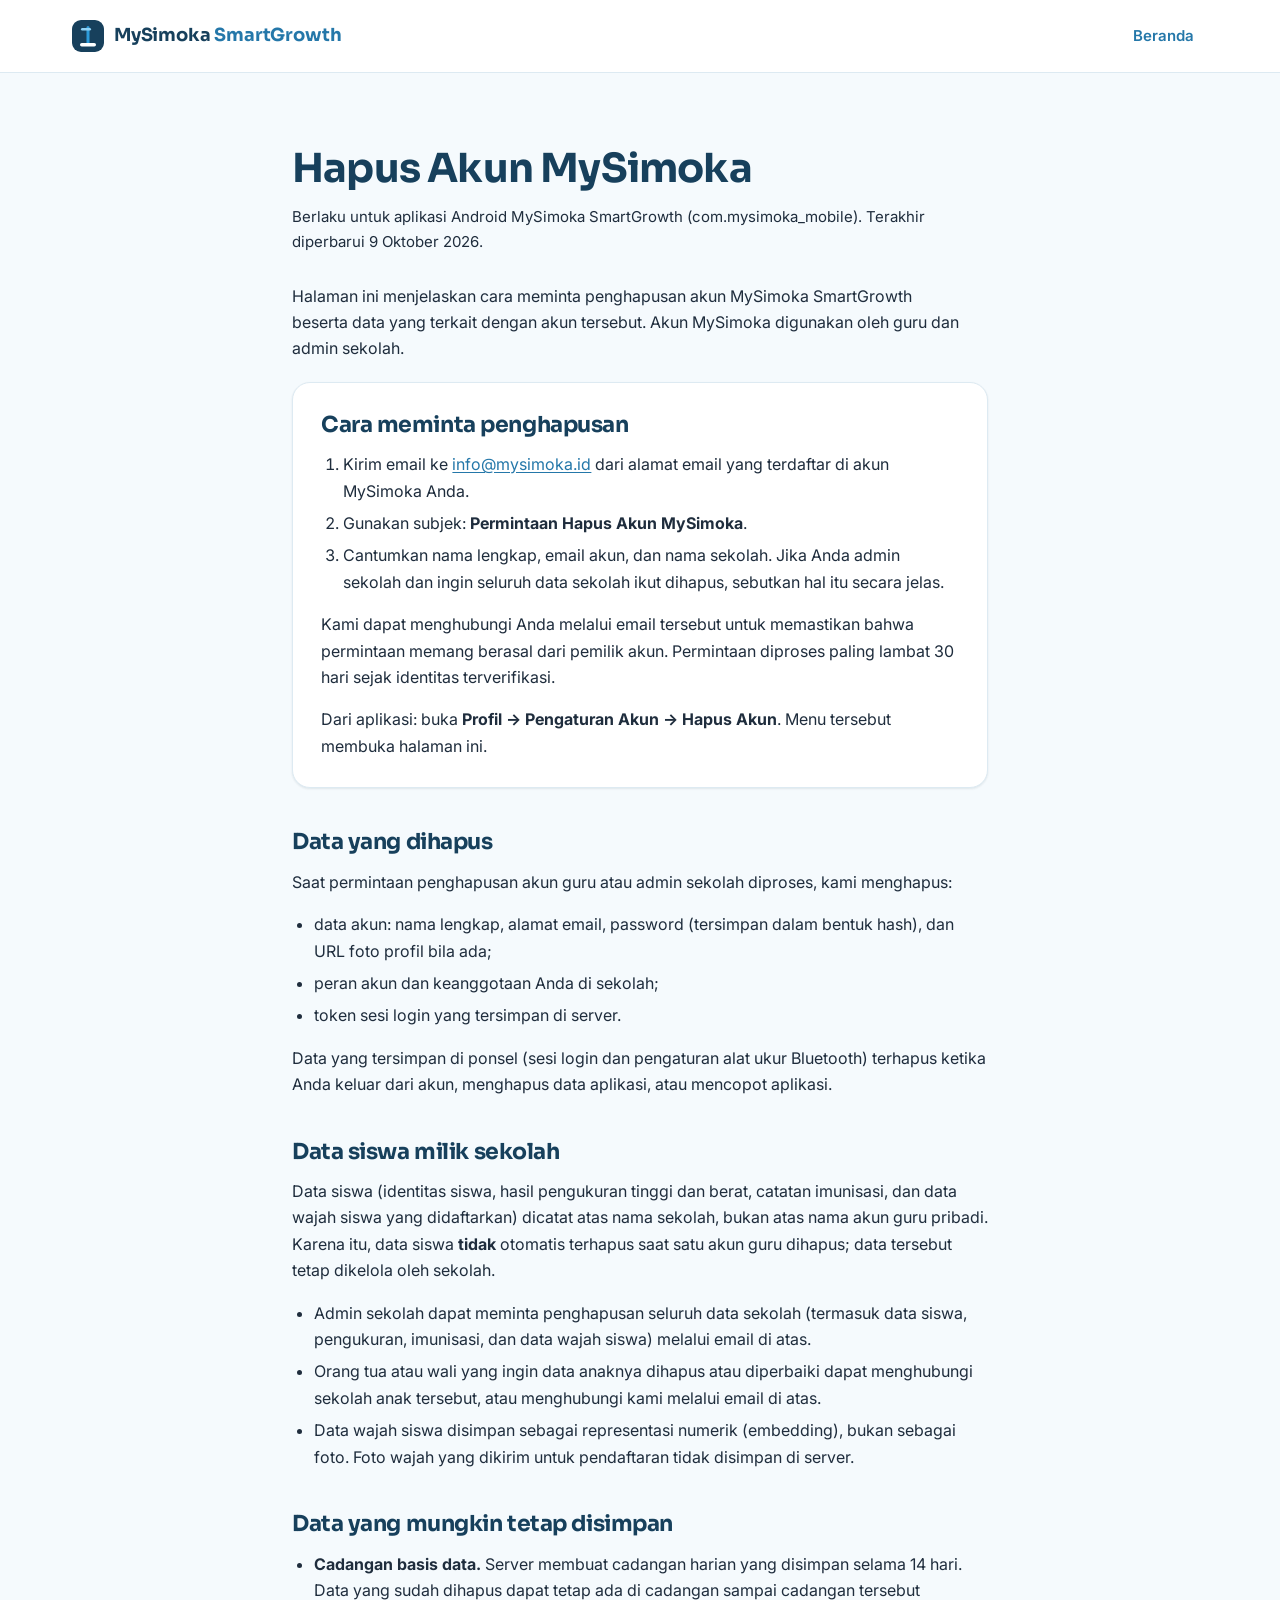
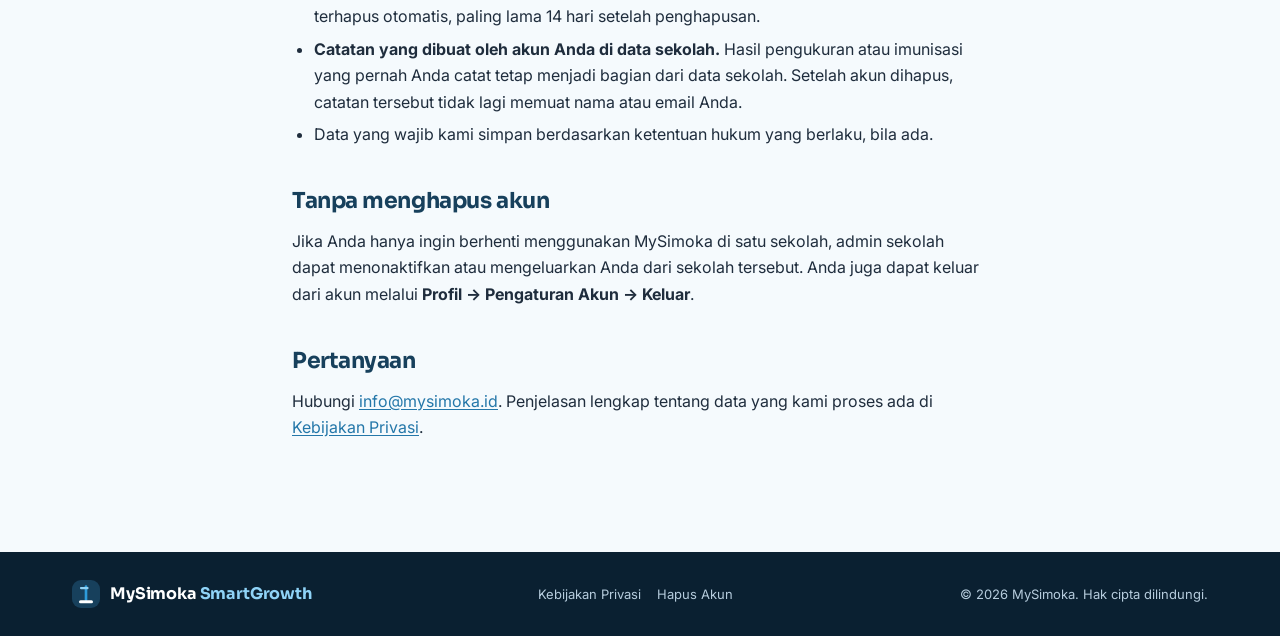
==== hapus-akun.html @ c98367e3 "feat(site): account deletion page and corrected privacy details Adds hapus-akun.html (required by Go" ====
<!DOCTYPE html>
<html lang="id">
<head>
  <meta charset="UTF-8">
  <meta name="viewport" content="width=device-width, initial-scale=1.0">
  <title>Hapus Akun — MySimoka SmartGrowth</title>
  <meta name="description" content="Cara meminta penghapusan akun MySimoka SmartGrowth beserta data terkait, data apa saja yang dihapus, dan data yang tetap disimpan.">
  <meta name="theme-color" content="#17405C">
  <link rel="canonical" href="https://mysimoka.id/hapus-akun.html">
  <link rel="icon" href="assets/favicon.svg" type="image/svg+xml">
  <link rel="preconnect" href="https://fonts.googleapis.com">
  <link rel="preconnect" href="https://fonts.gstatic.com" crossorigin>
  <link href="https://fonts.googleapis.com/css2?family=Inter:wght@400;500;600;700&family=Sora:wght@600;700;800&display=swap" rel="stylesheet">
  <link rel="stylesheet" href="css/style.css?v=4">
  <link rel="stylesheet" href="css/legal.css?v=1">
</head>
<body>
  <a class="skip-link" href="#main">Langsung ke isi</a>

  <header class="doc-header">
    <nav class="container nav-inner" aria-label="Navigasi">
      <a href="/" class="logo" aria-label="MySimoka SmartGrowth, ke beranda">
        <img src="assets/favicon.svg" alt="" width="32" height="32" class="logo-mark">
        <span>MySimoka <span class="logo-highlight">SmartGrowth</span></span>
      </a>
      <a href="/" class="doc-back">Beranda</a>
    </nav>
  </header>

  <main id="main" class="doc-main">
    <article class="container doc">
      <h1>Hapus Akun MySimoka</h1>
      <p class="doc-meta">Berlaku untuk aplikasi Android MySimoka SmartGrowth (com.mysimoka_mobile). Terakhir diperbarui 9 Oktober 2026.</p>

      <p>Halaman ini menjelaskan cara meminta penghapusan akun MySimoka SmartGrowth beserta data yang terkait dengan akun tersebut. Akun MySimoka digunakan oleh guru dan admin sekolah.</p>

      <div class="doc-card">
        <h2>Cara meminta penghapusan</h2>
        <ol>
          <li>Kirim email ke <a href="mailto:info@mysimoka.id?subject=Permintaan%20Hapus%20Akun%20MySimoka">info@mysimoka.id</a> dari alamat email yang terdaftar di akun MySimoka Anda.</li>
          <li>Gunakan subjek: <strong>Permintaan Hapus Akun MySimoka</strong>.</li>
          <li>Cantumkan nama lengkap, email akun, dan nama sekolah. Jika Anda admin sekolah dan ingin seluruh data sekolah ikut dihapus, sebutkan hal itu secara jelas.</li>
        </ol>
        <p>Kami dapat menghubungi Anda melalui email tersebut untuk memastikan bahwa permintaan memang berasal dari pemilik akun. Permintaan diproses paling lambat 30 hari sejak identitas terverifikasi.</p>
        <p>Dari aplikasi: buka <strong>Profil &rarr; Pengaturan Akun &rarr; Hapus Akun</strong>. Menu tersebut membuka halaman ini.</p>
      </div>

      <h2>Data yang dihapus</h2>
      <p>Saat permintaan penghapusan akun guru atau admin sekolah diproses, kami menghapus:</p>
      <ul>
        <li>data akun: nama lengkap, alamat email, password (tersimpan dalam bentuk hash), dan URL foto profil bila ada;</li>
        <li>peran akun dan keanggotaan Anda di sekolah;</li>
        <li>token sesi login yang tersimpan di server.</li>
      </ul>
      <p>Data yang tersimpan di ponsel (sesi login dan pengaturan alat ukur Bluetooth) terhapus ketika Anda keluar dari akun, menghapus data aplikasi, atau mencopot aplikasi.</p>

      <h2>Data siswa milik sekolah</h2>
      <p>Data siswa (identitas siswa, hasil pengukuran tinggi dan berat, catatan imunisasi, dan data wajah siswa yang didaftarkan) dicatat atas nama sekolah, bukan atas nama akun guru pribadi. Karena itu, data siswa <strong>tidak</strong> otomatis terhapus saat satu akun guru dihapus; data tersebut tetap dikelola oleh sekolah.</p>
      <ul>
        <li>Admin sekolah dapat meminta penghapusan seluruh data sekolah (termasuk data siswa, pengukuran, imunisasi, dan data wajah siswa) melalui email di atas.</li>
        <li>Orang tua atau wali yang ingin data anaknya dihapus atau diperbaiki dapat menghubungi sekolah anak tersebut, atau menghubungi kami melalui email di atas.</li>
        <li>Data wajah siswa disimpan sebagai representasi numerik (embedding), bukan sebagai foto. Foto wajah yang dikirim untuk pendaftaran tidak disimpan di server.</li>
      </ul>

      <h2>Data yang mungkin tetap disimpan</h2>
      <ul>
        <li><strong>Cadangan basis data.</strong> Server membuat cadangan harian yang disimpan selama 14 hari. Data yang sudah dihapus dapat tetap ada di cadangan sampai cadangan tersebut terhapus otomatis, paling lama 14 hari setelah penghapusan.</li>
        <li><strong>Catatan yang dibuat oleh akun Anda di data sekolah.</strong> Hasil pengukuran atau imunisasi yang pernah Anda catat tetap menjadi bagian dari data sekolah. Setelah akun dihapus, catatan tersebut tidak lagi memuat nama atau email Anda.</li>
        <li>Data yang wajib kami simpan berdasarkan ketentuan hukum yang berlaku, bila ada.</li>
      </ul>

      <h2>Tanpa menghapus akun</h2>
      <p>Jika Anda hanya ingin berhenti menggunakan MySimoka di satu sekolah, admin sekolah dapat menonaktifkan atau mengeluarkan Anda dari sekolah tersebut. Anda juga dapat keluar dari akun melalui <strong>Profil &rarr; Pengaturan Akun &rarr; Keluar</strong>.</p>

      <h2>Pertanyaan</h2>
      <p>Hubungi <a href="mailto:info@mysimoka.id?subject=Permintaan%20Hapus%20Akun%20MySimoka">info@mysimoka.id</a>. Penjelasan lengkap tentang data yang kami proses ada di <a href="/kebijakan-privasi.html">Kebijakan Privasi</a>.</p>
    </article>
  </main>

  <footer class="doc-footer">
    <div class="container">
      <div class="footer-bottom">
        <a href="/" class="logo logo--light">
          <img src="assets/favicon.svg" alt="" width="28" height="28" class="logo-mark">
          <span>MySimoka <span class="logo-highlight">SmartGrowth</span></span>
        </a>
        <div class="doc-footer-links">
          <a href="/kebijakan-privasi.html">Kebijakan Privasi</a>
          <a href="/hapus-akun.html">Hapus Akun</a>
        </div>
        <p class="copyright">&copy; 2026 MySimoka. Hak cipta dilindungi.</p>
      </div>
    </div>
  </footer>
</body>
</html>
---- css/style.css ----
/* ============================================================
   MySimoka SmartGrowth — Design tokens
   Brand palette aligned with the Android app:
   primary #2D9CDB, primary-dark #2477A9, navy #17405C, text #1F2D3D.
   Type: Sora (display) + Inter (body)
============================================================ */

:root {
  /* Brand */
  --primary: #2D9CDB;
  --primary-600: #2477A9;   /* text-safe primary on white (AA) */
  --primary-700: #1D6390;   /* hover */
  --navy: #17405C;
  --navy-900: #0F2B3F;
  --navy-950: #0A2031;

  /* Surfaces */
  --bg: #F5FAFD;
  --surface: #FFFFFF;
  --tint-50: #EDF7FC;
  --tint-100: #D9EEF9;
  --tint-200: #B7DDF2;
  --border: #DDEAF2;

  /* Text */
  --ink: #1F2D3D;
  --ink-muted: #4F6275;
  --on-dark: #FFFFFF;
  --on-dark-muted: #B6CCDD;
  --on-dark-accent: #8FD3F7;

  --radius-sm: 12px;
  --radius-md: 18px;
  --radius-lg: 28px;

  --shadow-sm: 0 1px 2px rgba(15, 43, 63, 0.06), 0 1px 3px rgba(15, 43, 63, 0.04);
  --shadow-md: 0 10px 30px rgba(23, 64, 92, 0.10);
  --shadow-lg: 0 24px 60px rgba(10, 32, 49, 0.18);
  --shadow-cta: 0 10px 24px rgba(36, 119, 169, 0.30);

  --font-display: 'Sora', 'Inter', system-ui, sans-serif;
  --font-body: 'Inter', system-ui, -apple-system, 'Segoe UI', Roboto, sans-serif;

  /* Type scale (fluid) */
  --fs-h1: clamp(2.25rem, 1.55rem + 3vw, 3.75rem);
  --fs-h2: clamp(1.75rem, 1.35rem + 1.8vw, 2.75rem);
  --fs-h3: 1.1875rem;
  --fs-lead: clamp(1.0625rem, 1rem + 0.3vw, 1.1875rem);
  --fs-body: 1rem;
  --fs-sm: 0.9375rem;
  --fs-xs: 0.8125rem;

  /* Spacing rhythm */
  --space-section: clamp(72px, 9vw, 128px);
  --space-head: clamp(36px, 4.5vw, 56px);
  --gutter: clamp(16px, 4vw, 32px);
  --nav-h: 72px;

  --ease: cubic-bezier(.2, .7, .2, 1);
}

*, *::before, *::after { box-sizing: border-box; }

html {
  scroll-behavior: smooth;
  scroll-padding-top: calc(var(--nav-h) + 8px);
  -webkit-text-size-adjust: 100%;
}

body {
  margin: 0;
  font-family: var(--font-body);
  font-size: var(--fs-body);
  background: var(--bg);
  color: var(--ink);
  line-height: 1.65;
  -webkit-font-smoothing: antialiased;
  overflow-x: hidden;
}
@supports (overflow: clip) { body { overflow-x: clip; } }

h1, h2, h3 {
  font-family: var(--font-display);
  color: var(--ink);
  margin: 0 0 16px;
  line-height: 1.15;
  letter-spacing: -0.02em;
  text-wrap: balance;
}
h2 { font-size: var(--fs-h2); font-weight: 700; }
h3 { font-size: var(--fs-h3); font-weight: 600; letter-spacing: -0.01em; }

p { color: var(--ink-muted); margin: 0 0 16px; text-wrap: pretty; }

a { color: inherit; text-decoration: none; }
img { max-width: 100%; height: auto; display: block; }
ul, dl, dd { margin: 0; padding: 0; }

.icon {
  width: 24px;
  height: 24px;
  flex: none;
  fill: none;
  stroke: currentColor;
  stroke-width: 2;
  stroke-linecap: round;
  stroke-linejoin: round;
}

.container {
  width: 100%;
  max-width: 1200px;
  margin: 0 auto;
  padding: 0 var(--gutter);
}

section { padding: var(--space-section) 0; }

/* ---------- Accessibility helpers ---------- */
.skip-link {
  position: absolute;
  left: 16px;
  top: -60px;
  z-index: 200;
  background: var(--navy);
  color: #fff;
  font-weight: 600;
  padding: 10px 16px;
  border-radius: 10px;
  transition: top 0.2s ease;
}
.skip-link:focus { top: 12px; }

:focus-visible {
  outline: 3px solid var(--primary);
  outline-offset: 3px;
  border-radius: 6px;
}
#hero :focus-visible,
#detailed-features :focus-visible,
footer :focus-visible { outline-color: var(--on-dark-accent); }

/* ---------- Section heading block ---------- */
.section-head {
  max-width: 640px;
  margin-bottom: var(--space-head);
}
.section-head h2 { margin-bottom: 0; }
.section-head--center {
  margin-left: auto;
  margin-right: auto;
  text-align: center;
}
.section-lede {
  font-size: var(--fs-lead);
  margin: 20px 0 0;
}

.section-label {
  display: inline-flex;
  align-items: center;
  gap: 8px;
  font-family: var(--font-body);
  font-size: var(--fs-xs);
  font-weight: 700;
  letter-spacing: 0.12em;
  text-transform: uppercase;
  color: var(--primary-600);
  background: var(--tint-50);
  border: 1px solid var(--tint-100);
  padding: 6px 14px;
  border-radius: 999px;
  margin: 0 0 18px;
}
.section-label--light {
  color: var(--on-dark-accent);
  background: rgba(255, 255, 255, 0.07);
  border-color: rgba(143, 211, 247, 0.22);
}

/* ============================================================
   Reveal-on-scroll (only hides content when JS is running)
============================================================ */
.js .reveal {
  opacity: 0;
  transform: translateY(20px);
  transition: opacity 0.7s var(--ease), transform 0.7s var(--ease);
}
.js .reveal.is-visible { opacity: 1; transform: none; }

.problem-grid .reveal:nth-child(2),
.features-grid .reveal:nth-child(2),
.team-grid .reveal:nth-child(2) { transition-delay: 80ms; }
.problem-grid .reveal:nth-child(3),
.features-grid .reveal:nth-child(3),
.team-grid .reveal:nth-child(3) { transition-delay: 160ms; }
.features-grid .reveal:nth-child(5),
.team-grid .reveal:nth-child(5) { transition-delay: 80ms; }

/* ============================================================
   Buttons
============================================================ */
.cta-btn {
  display: inline-flex;
  align-items: center;
  justify-content: center;
  gap: 10px;
  min-height: 52px;
  background: var(--primary-600);
  color: #fff;
  font-weight: 600;
  font-size: var(--fs-body);
  line-height: 1.2;
  padding: 14px 26px;
  border-radius: 999px;
  box-shadow: var(--shadow-cta);
  transition: background 0.2s ease, transform 0.2s ease, box-shadow 0.2s ease;
}
.cta-btn .icon { width: 18px; height: 18px; fill: currentColor; stroke: none; }
.cta-btn:hover {
  background: var(--primary-700);
  transform: translateY(-2px);
  box-shadow: 0 14px 30px rgba(36, 119, 169, 0.38);
}
.cta-btn:active { transform: translateY(0); }

.cta-btn--light {
  background: #fff;
  color: var(--navy);
  box-shadow: 0 10px 28px rgba(0, 0, 0, 0.22);
}
.cta-btn--light .icon { color: var(--primary-600); }
.cta-btn--light:hover { background: var(--tint-50); color: var(--navy); }

.ghost-btn {
  display: inline-flex;
  align-items: center;
  gap: 8px;
  min-height: 52px;
  font-weight: 600;
  font-size: var(--fs-body);
  color: #E3F1FA;
  padding: 14px 22px;
  border-radius: 999px;
  border: 1px solid rgba(143, 211, 247, 0.35);
  background: rgba(255, 255, 255, 0.04);
  transition: border-color 0.2s ease, background 0.2s ease, color 0.2s ease;
}
.ghost-btn .icon { width: 18px; height: 18px; transition: transform 0.2s ease; }
.ghost-btn:hover { color: #fff; border-color: var(--on-dark-accent); background: rgba(255, 255, 255, 0.09); }
.ghost-btn:hover .icon { transform: translateY(2px); }

/* ============================================================
   Navbar
============================================================ */
.navbar {
  position: sticky;
  top: 0;
  z-index: 100;
  background: rgba(255, 255, 255, 0.82);
  backdrop-filter: saturate(160%) blur(14px);
  -webkit-backdrop-filter: saturate(160%) blur(14px);
  border-bottom: 1px solid transparent;
  transition: border-color 0.3s ease, box-shadow 0.3s ease;
}
.navbar.is-scrolled {
  border-bottom-color: var(--border);
  box-shadow: var(--shadow-sm);
}

.nav-inner {
  position: relative;
  display: flex;
  align-items: center;
  justify-content: space-between;
  gap: 16px;
  height: var(--nav-h);
}

.logo {
  display: inline-flex;
  align-items: center;
  gap: 10px;
  font-family: var(--font-display);
  font-weight: 700;
  font-size: 1.125rem;
  letter-spacing: -0.01em;
  color: var(--navy);
  white-space: nowrap;
  min-width: 0;
}
.logo-mark { width: 32px; height: 32px; border-radius: 9px; flex: none; }
.logo-highlight { color: var(--primary-600); }

.nav-links {
  list-style: none;
  display: flex;
  align-items: center;
  gap: 8px;
}
.nav-links a:not(.nav-cta) {
  display: inline-block;
  font-size: var(--fs-sm);
  font-weight: 500;
  color: var(--ink-muted);
  padding: 8px 14px;
  border-radius: 999px;
  transition: color 0.2s ease, background 0.2s ease;
}
.nav-links a:not(.nav-cta):hover { color: var(--primary-600); background: var(--tint-50); }

.nav-cta {
  display: inline-block;
  margin-left: 8px;
  background: var(--primary-600);
  color: #fff;
  font-size: var(--fs-sm);
  font-weight: 600;
  padding: 10px 20px;
  border-radius: 999px;
  transition: background 0.2s ease, transform 0.2s ease;
}
.nav-cta:hover { background: var(--primary-700); transform: translateY(-1px); }

.nav-toggle {
  display: none;
  flex-direction: column;
  align-items: center;
  justify-content: center;
  gap: 5px;
  width: 44px;
  height: 44px;
  flex: none;
  background: none;
  border: none;
  border-radius: 10px;
  cursor: pointer;
  padding: 0;
}
.nav-toggle span {
  display: block;
  width: 22px;
  height: 2px;
  background: var(--navy);
  border-radius: 2px;
  transition: transform 0.25s ease, opacity 0.25s ease;
}

/* ============================================================
   Hero
============================================================ */
#hero {
  position: relative;
  min-height: min(calc(100svh - var(--nav-h)), 920px);
  display: flex;
  align-items: center;
  padding: clamp(48px, 7vw, 96px) 0;
  overflow: hidden;
  isolation: isolate;
  background:
    radial-gradient(ellipse 70% 60% at 80% 20%, rgba(45, 156, 219, 0.28) 0%, transparent 60%),
    linear-gradient(160deg, var(--navy-950) 0%, var(--navy-900) 45%, var(--navy) 100%);
}

.hero-glow {
  position: absolute;
  top: -220px;
  right: -200px;
  width: 640px;
  height: 640px;
  max-width: 120vw;
  background: radial-gradient(circle at center, rgba(45, 156, 219, 0.55) 0%, rgba(45, 156, 219, 0.18) 45%, transparent 70%);
  filter: blur(24px);
  border-radius: 50%;
  z-index: -1;
  pointer-events: none;
}

.hero-grid {
  position: absolute;
  inset: 0;
  background-image:
    linear-gradient(rgba(255, 255, 255, 0.04) 1px, transparent 1px),
    linear-gradient(90deg, rgba(255, 255, 255, 0.04) 1px, transparent 1px);
  background-size: 56px 56px;
  -webkit-mask-image: radial-gradient(ellipse 80% 60% at 50% 30%, black 30%, transparent 80%);
  mask-image: radial-gradient(ellipse 80% 60% at 50% 30%, black 30%, transparent 80%);
  z-index: -1;
  pointer-events: none;
}

.hero-inner {
  display: grid;
  grid-template-columns: minmax(0, 1.05fr) minmax(0, 1fr);
  gap: clamp(32px, 5vw, 72px);
  align-items: center;
}

.eyebrow {
  display: inline-flex;
  align-items: center;
  gap: 10px;
  max-width: 100%;
  font-size: var(--fs-xs);
  font-weight: 600;
  letter-spacing: 0.02em;
  color: var(--on-dark-accent);
  background: rgba(255, 255, 255, 0.06);
  border: 1px solid rgba(143, 211, 247, 0.25);
  padding: 7px 14px;
  border-radius: 999px;
  margin-bottom: 24px;
}
.eyebrow-dot {
  width: 8px;
  height: 8px;
  flex: none;
  border-radius: 50%;
  background: var(--primary);
  box-shadow: 0 0 0 4px rgba(45, 156, 219, 0.25);
}

.hero-text h1 {
  font-size: var(--fs-h1);
  font-weight: 800;
  line-height: 1.06;
  letter-spacing: -0.03em;
  color: var(--on-dark);
  margin-bottom: 22px;
}

.text-accent {
  background: linear-gradient(92deg, #5CC0F2 0%, #A9E0FA 100%);
  -webkit-background-clip: text;
  background-clip: text;
  color: transparent;
}

.hero-desc {
  font-size: var(--fs-lead);
  line-height: 1.7;
  max-width: 540px;
  margin-bottom: 32px;
  color: var(--on-dark-muted);
}

.hero-actions {
  display: flex;
  align-items: center;
  gap: 14px;
  flex-wrap: wrap;
}

.hero-points {
  list-style: none;
  display: flex;
  flex-wrap: wrap;
  gap: 10px 22px;
  margin-top: 32px;
  font-size: var(--fs-sm);
  font-weight: 500;
  color: #D5E6F2;
}
.hero-points li { display: inline-flex; align-items: center; gap: 8px; }
.hero-points .icon {
  width: 18px;
  height: 18px;
  padding: 3px;
  stroke-width: 3;
  color: var(--navy-950);
  background: var(--on-dark-accent);
  border-radius: 50%;
}

/* --- 3D model viewer --- */
.hero-model { width: 100%; min-width: 0; }

.viewer-frame {
  position: relative;
  width: 100%;
  aspect-ratio: 1 / 1;
  max-height: 640px;
  margin-left: auto;
  border-radius: var(--radius-lg);
  background:
    radial-gradient(circle at 50% 35%, rgba(45, 156, 219, 0.18), transparent 65%),
    linear-gradient(160deg, rgba(255, 255, 255, 0.06), rgba(255, 255, 255, 0.015));
  border: 1px solid rgba(143, 211, 247, 0.18);
  box-shadow: 0 30px 70px rgba(3, 14, 24, 0.55), inset 0 1px 0 rgba(255, 255, 255, 0.07);
  overflow: hidden;
  cursor: grab;
}
.viewer-frame:active { cursor: grabbing; }

#modelCanvas {
  position: absolute;
  inset: 0;
  width: 100%;
  height: 100%;
  display: block;
  touch-action: none;
}

.viewer-loading {
  position: absolute;
  inset: 0;
  display: flex;
  flex-direction: column;
  align-items: center;
  justify-content: center;
  gap: 14px;
  color: var(--on-dark-muted);
  font-size: var(--fs-xs);
  font-weight: 500;
  transition: opacity 0.3s ease;
  pointer-events: none;
  text-align: center;
  padding: 0 24px;
}
.viewer-loading.is-error { color: #E7F3FB; }

.viewer-spinner {
  width: 26px;
  height: 26px;
  border-radius: 50%;
  border: 2.5px solid rgba(143, 211, 247, 0.2);
  border-top-color: var(--primary);
  animation: spin 0.9s linear infinite;
}
@keyframes spin { to { transform: rotate(360deg); } }

.viewer-hint {
  position: absolute;
  left: 16px;
  bottom: 16px;
  max-width: calc(100% - 32px);
  display: inline-flex;
  align-items: center;
  gap: 8px;
  font-size: 0.75rem;
  font-weight: 500;
  color: #D5E6F2;
  background: rgba(10, 32, 49, 0.62);
  border: 1px solid rgba(143, 211, 247, 0.2);
  padding: 8px 14px;
  border-radius: 999px;
  backdrop-filter: blur(6px);
  -webkit-backdrop-filter: blur(6px);
  pointer-events: none;
}

.viewer-toolbar {
  position: absolute;
  right: 14px;
  top: 50%;
  transform: translateY(-50%);
  display: flex;
  flex-direction: column;
  gap: 8px;
  z-index: 5;
}

.viewer-tool {
  width: 40px;
  height: 40px;
  display: flex;
  align-items: center;
  justify-content: center;
  border: 1px solid rgba(143, 211, 247, 0.22);
  border-radius: 12px;
  background: rgba(10, 32, 49, 0.62);
  backdrop-filter: blur(6px);
  -webkit-backdrop-filter: blur(6px);
  color: #D5E6F2;
  cursor: pointer;
  transition: background 0.2s ease, color 0.2s ease, border-color 0.2s ease, transform 0.15s ease;
}
.viewer-tool:hover {
  background: rgba(45, 156, 219, 0.45);
  color: #fff;
  border-color: rgba(143, 211, 247, 0.55);
}
.viewer-tool:active { transform: scale(0.92); }

/* ============================================================
   Shared card styles
============================================================ */
.problem-card,
.feature-card,
.team-card {
  position: relative;
  background: var(--surface);
  border: 1px solid var(--border);
  border-radius: var(--radius-md);
  padding: clamp(24px, 3vw, 32px);
  box-shadow: var(--shadow-sm);
  transition: transform 0.25s var(--ease), box-shadow 0.25s ease, border-color 0.25s ease, opacity 0.7s var(--ease);
}
.problem-card:hover,
.feature-card:hover,
.team-card:hover {
  transform: translateY(-4px);
  box-shadow: var(--shadow-md);
  border-color: var(--tint-200);
}
.problem-card h3,
.feature-card h3 { margin-bottom: 8px; }
.problem-card p,
.feature-card p { margin: 0; font-size: var(--fs-sm); line-height: 1.65; }

.card-icon {
  width: 52px;
  height: 52px;
  display: flex;
  align-items: center;
  justify-content: center;
  border-radius: 14px;
  margin-bottom: 22px;
  color: #fff;
  background: linear-gradient(140deg, var(--primary) 0%, var(--primary-600) 100%);
  box-shadow: 0 8px 18px rgba(45, 156, 219, 0.28);
}
.card-icon--soft {
  color: var(--primary-600);
  background: var(--tint-50);
  border: 1px solid var(--tint-100);
  box-shadow: none;
}
.card-icon--dark {
  background: linear-gradient(140deg, var(--navy) 0%, var(--navy-900) 100%);
  box-shadow: 0 8px 18px rgba(23, 64, 92, 0.25);
}

/* ============================================================
   Problem
============================================================ */
#problem { background: var(--surface); }

.problem-grid {
  display: grid;
  grid-template-columns: repeat(3, minmax(0, 1fr));
  gap: 24px;
}
.problem-card { background: var(--bg); box-shadow: none; }

/* ============================================================
   Value
============================================================ */
#value {
  position: relative;
  background:
    radial-gradient(ellipse 60% 70% at 50% 0%, rgba(45, 156, 219, 0.12), transparent 70%),
    var(--tint-50);
  border-block: 1px solid var(--tint-100);
}

.value-stats {
  display: grid;
  grid-template-columns: repeat(3, minmax(0, 1fr));
  gap: 20px;
  max-width: 880px;
  margin: 0 auto;
}

.stat {
  display: flex;
  flex-direction: column;
  align-items: center;
  gap: 6px;
  text-align: center;
  background: var(--surface);
  border: 1px solid var(--tint-100);
  border-radius: var(--radius-md);
  padding: 28px 20px;
  box-shadow: var(--shadow-sm);
}

.stat-num {
  font-family: var(--font-display);
  font-size: clamp(2.25rem, 1.8rem + 2vw, 3rem);
  font-weight: 800;
  line-height: 1;
  letter-spacing: -0.03em;
  color: var(--primary-600);
}

.stat-label {
  font-size: var(--fs-sm);
  color: var(--ink-muted);
}

/* ============================================================
   Features — 3 + 2 bento layout
============================================================ */
#features { background: var(--surface); }

.features-grid {
  display: grid;
  grid-template-columns: repeat(6, minmax(0, 1fr));
  gap: 24px;
}
.feature-card { grid-column: span 2; background: var(--bg); box-shadow: none; }
.feature-card--wide {
  grid-column: span 3;
  background: linear-gradient(160deg, var(--tint-50) 0%, var(--surface) 100%);
  border-color: var(--tint-100);
}

/* ============================================================
   Detailed Features — Slider
============================================================ */
#detailed-features {
  background:
    radial-gradient(ellipse 60% 50% at 15% 0%, rgba(45, 156, 219, 0.18), transparent 70%),
    var(--navy-900);
}
#detailed-features h2 { color: var(--on-dark); }

.df-slider { position: relative; }
.df-viewport { overflow: hidden; border-radius: var(--radius-md); }

.df-track {
  display: flex;
  transition: transform 0.55s var(--ease);
}

.df-slide {
  flex: 0 0 100%;
  min-width: 0;
  display: grid;
  grid-template-columns: minmax(0, 1.1fr) minmax(0, 1fr);
  gap: clamp(28px, 5vw, 64px);
  align-items: center;
}

.df-slide-img {
  border-radius: var(--radius-md);
  overflow: hidden;
  background: rgba(255, 255, 255, 0.05);
  aspect-ratio: 4 / 3;
  border: 1px solid rgba(143, 211, 247, 0.15);
  box-shadow: var(--shadow-lg);
}
.df-slide-img img { width: 100%; height: 100%; object-fit: cover; }

.df-slide-text { padding: 8px 0; }

.df-slide-num {
  display: inline-block;
  font-family: var(--font-display);
  font-size: clamp(2.5rem, 2rem + 2vw, 3.5rem);
  font-weight: 800;
  line-height: 1;
  letter-spacing: -0.03em;
  color: transparent;
  -webkit-text-stroke: 1.5px rgba(143, 211, 247, 0.55);
  margin-bottom: 18px;
}

.df-slide-text h3 {
  color: var(--on-dark);
  font-size: clamp(1.375rem, 1.1rem + 1.2vw, 1.875rem);
  margin-bottom: 12px;
}

.df-slide-text p {
  color: var(--on-dark-muted);
  font-size: var(--fs-lead);
  line-height: 1.7;
  max-width: 460px;
  margin: 0;
}

.df-controls {
  display: flex;
  align-items: center;
  gap: 16px;
  margin-top: 36px;
}

.df-arrow {
  width: 48px;
  height: 48px;
  display: flex;
  align-items: center;
  justify-content: center;
  border: 1px solid rgba(143, 211, 247, 0.25);
  border-radius: 50%;
  background: rgba(255, 255, 255, 0.06);
  color: #D5E6F2;
  cursor: pointer;
  transition: background 0.2s ease, color 0.2s ease, border-color 0.2s ease, transform 0.15s ease;
}
.df-arrow:hover {
  background: rgba(45, 156, 219, 0.4);
  color: #fff;
  border-color: rgba(143, 211, 247, 0.55);
}
.df-arrow:active { transform: scale(0.92); }

.df-dots { display: flex; gap: 4px; align-items: center; }

/* 24px hit area around a small visual dot */
.df-dot {
  position: relative;
  width: 24px;
  height: 24px;
  border: none;
  background: none;
  cursor: pointer;
  padding: 0;
  transition: width 0.25s ease;
}
.df-dot::before {
  content: "";
  position: absolute;
  left: 50%;
  top: 50%;
  width: 8px;
  height: 8px;
  transform: translate(-50%, -50%);
  border-radius: 999px;
  background: rgba(182, 204, 221, 0.35);
  transition: width 0.25s ease, background 0.25s ease;
}
.df-dot.is-active { width: 36px; }
.df-dot.is-active::before { width: 28px; background: var(--primary); }

/* ============================================================
   Team
============================================================ */
#team { background: var(--bg); }

.team-grid {
  list-style: none;
  display: flex;
  flex-wrap: wrap;
  justify-content: center;
  gap: 24px;
}
.team-card {
  flex: 0 1 calc((100% - 48px) / 3);
  text-align: center;
  padding-block: 36px;
}

.team-avatar {
  width: 80px;
  height: 80px;
  margin: 0 auto 18px;
  border-radius: 50%;
  display: flex;
  align-items: center;
  justify-content: center;
  font-family: var(--font-display);
  font-weight: 700;
  font-size: 1.375rem;
  letter-spacing: 0.02em;
  color: #fff;
  background: linear-gradient(140deg, var(--primary) 0%, var(--navy) 100%);
  box-shadow: 0 0 0 6px var(--tint-50), 0 10px 22px rgba(23, 64, 92, 0.22);
}

.team-card h3 { font-size: 1.125rem; margin-bottom: 4px; }
.team-role { font-size: var(--fs-sm); color: var(--ink-muted); margin: 0; }

/* ============================================================
   Footer
============================================================ */
footer {
  position: relative;
  overflow: hidden;
  background:
    radial-gradient(ellipse 60% 70% at 85% 10%, rgba(45, 156, 219, 0.35), transparent 65%),
    linear-gradient(160deg, var(--navy-950) 0%, var(--navy) 100%);
  padding: var(--space-section) 0 32px;
}

.footer-cta {
  display: grid;
  grid-template-columns: minmax(0, 0.85fr) minmax(0, 1.15fr);
  gap: clamp(32px, 6vw, 80px);
  align-items: center;
  max-width: 1000px;
  margin: 0 auto;
}

.footer-cta-visual { display: flex; justify-content: center; }

.footer-mockup-img {
  width: 100%;
  max-width: 280px;
  filter: drop-shadow(0 30px 50px rgba(0, 0, 0, 0.4));
}

.footer-cta-content { text-align: left; }

.footer-title {
  color: var(--on-dark);
  font-size: clamp(1.75rem, 1.3rem + 2vw, 2.625rem);
  margin-bottom: 16px;
}
.footer-desc {
  color: var(--on-dark-muted);
  font-size: var(--fs-lead);
  max-width: 460px;
  margin-bottom: 32px;
}

.footer-bottom {
  display: flex;
  align-items: center;
  justify-content: space-between;
  flex-wrap: wrap;
  gap: 16px;
  margin-top: clamp(56px, 7vw, 88px);
  padding-top: 28px;
  border-top: 1px solid rgba(255, 255, 255, 0.12);
}
.logo--light { color: #fff; font-size: 1rem; }
.logo--light .logo-highlight { color: var(--on-dark-accent); }
.logo--light .logo-mark { width: 28px; height: 28px; }

.copyright {
  font-size: var(--fs-xs);
  color: var(--on-dark-muted);
  margin: 0;
}

/* ============================================================
   Responsive
============================================================ */
@media (max-width: 960px) {
  .hero-inner { grid-template-columns: minmax(0, 1fr); }
  .hero-text { max-width: 640px; }
  .viewer-frame { aspect-ratio: 4 / 3.4; max-height: 520px; margin: 0 auto; }

  .problem-grid { grid-template-columns: repeat(2, minmax(0, 1fr)); }
  .problem-card:last-child { grid-column: 1 / -1; }

  .features-grid { grid-template-columns: repeat(2, minmax(0, 1fr)); }
  .feature-card, .feature-card--wide { grid-column: auto; }
  .feature-card:first-child { grid-column: 1 / -1; }

  .team-card { flex-basis: calc((100% - 24px) / 2); }

  .df-slide { grid-template-columns: minmax(0, 1fr); gap: 28px; }
}

@media (max-width: 720px) {
  :root { --nav-h: 64px; }

  .nav-toggle { display: flex; }

  .nav-links {
    position: absolute;
    top: var(--nav-h);
    left: 0;
    right: 0;
    background: var(--surface);
    border-bottom: 1px solid var(--border);
    box-shadow: var(--shadow-md);
    flex-direction: column;
    align-items: stretch;
    gap: 0;
    padding: 8px var(--gutter) 20px;
    transform: translateY(-8px);
    opacity: 0;
    visibility: hidden;
    transition: transform 0.25s ease, opacity 0.25s ease, visibility 0s linear 0.25s;
  }
  .nav-links.is-open {
    transform: none;
    opacity: 1;
    visibility: visible;
    transition: transform 0.25s ease, opacity 0.25s ease;
  }
  .nav-links li { border-bottom: 1px solid var(--border); }
  .nav-links li:last-child { border-bottom: none; padding-top: 16px; }
  .nav-links a:not(.nav-cta) { display: block; padding: 14px 4px; border-radius: 0; font-size: var(--fs-body); }
  .nav-links a:not(.nav-cta):hover { background: none; }
  .nav-cta { display: block; margin: 0; text-align: center; padding: 14px 20px; font-size: var(--fs-body); }

  .nav-toggle.is-open span:nth-child(1) { transform: translateY(7px) rotate(45deg); }
  .nav-toggle.is-open span:nth-child(2) { opacity: 0; }
  .nav-toggle.is-open span:nth-child(3) { transform: translateY(-7px) rotate(-45deg); }

  .hero-actions { flex-direction: column; align-items: stretch; }
  .hero-actions .cta-btn, .hero-actions .ghost-btn { justify-content: center; }
  .viewer-frame { aspect-ratio: 1 / 1.05; }
  .viewer-hint { font-size: 0.6875rem; padding: 7px 12px; }

  .problem-grid,
  .features-grid { grid-template-columns: minmax(0, 1fr); gap: 16px; }
  .problem-card:last-child, .feature-card:first-child { grid-column: auto; }

  .value-stats { grid-template-columns: minmax(0, 1fr); gap: 12px; }
  .stat { padding: 22px 16px; }

  .team-grid { gap: 16px; }
  .team-card { flex-basis: 100%; }

  .df-controls { justify-content: center; }

  .footer-cta { grid-template-columns: minmax(0, 1fr); text-align: center; }
  .footer-cta-visual { order: 2; }
  .footer-mockup-img { max-width: 220px; }
  .footer-cta-content { text-align: center; }
  .footer-desc { margin-left: auto; margin-right: auto; }
  .footer-bottom { flex-direction: column; text-align: center; }
}

@media (max-width: 380px) {
  .logo { font-size: 1rem; gap: 8px; }
  .logo-mark { width: 28px; height: 28px; }
  .eyebrow { font-size: 0.75rem; }
}

/* ============================================================
   Reduced motion
============================================================ */
@media (prefers-reduced-motion: reduce) {
  html { scroll-behavior: auto; }
  *, *::before, *::after {
    animation-duration: 0.01ms !important;
    animation-iteration-count: 1 !important;
    transition-duration: 0.01ms !important;
    transition-delay: 0s !important;
  }
  .js .reveal { opacity: 1; transform: none; }
  .problem-card:hover, .feature-card:hover, .team-card:hover,
  .cta-btn:hover, .nav-cta:hover { transform: none; }
}

/* ============================================================
   APK download (until the Google Play listing is live)
============================================================ */
.apk-note {
  margin-top: 14px;
  font-size: var(--fs-sm);
  color: var(--on-dark-muted);
}
.install-steps {
  margin-top: 18px;
  padding-left: 1.25em;
  display: grid;
  gap: 6px;
  max-width: 460px;
  font-size: var(--fs-sm);
  line-height: 1.6;
  color: var(--on-dark-muted);
}
.install-steps strong { color: var(--on-dark); font-weight: 600; }

.copyright a {
  color: inherit;
  text-decoration: underline;
}
---- css/legal.css ----
/* ============================================================
   Standalone text pages (hapus-akun.html, kebijakan-privasi.html).
   Loaded after css/style.css; reuses its tokens (--navy, --ink, ...).
============================================================ */

.doc-header {
  background: var(--surface);
  border-bottom: 1px solid var(--border);
}
.doc-header .nav-inner { height: var(--nav-h); }
.doc-back {
  font-size: var(--fs-sm);
  font-weight: 600;
  color: var(--primary-600);
  padding: 8px 14px;
  border-radius: 999px;
  white-space: nowrap;
}
.doc-back:hover { background: var(--tint-50); }

.doc-main { padding: clamp(40px, 6vw, 72px) 0 clamp(56px, 8vw, 96px); }

.doc {
  max-width: 760px;
  margin: 0 auto;
}
.doc h1 {
  font-family: var(--font-display);
  font-size: clamp(1.875rem, 1.4rem + 2vw, 2.5rem);
  line-height: 1.2;
  color: var(--navy);
  margin: 0 0 12px;
}
.doc h2 {
  font-family: var(--font-display);
  font-size: 1.375rem;
  line-height: 1.3;
  color: var(--navy);
  margin: 40px 0 12px;
}
.doc h3 {
  font-size: var(--fs-h3);
  color: var(--ink);
  margin: 24px 0 8px;
}
.doc p, .doc li { color: var(--ink); }
.doc ul, .doc ol { padding-left: 1.4em; margin: 0 0 16px; }
.doc li { margin-bottom: 6px; }
.doc a { color: var(--primary-600); text-decoration: underline; text-underline-offset: 2px; }
.doc-meta { color: var(--ink-muted); font-size: var(--fs-sm); margin: 0 0 28px; }

.doc-card {
  background: var(--surface);
  border: 1px solid var(--border);
  border-radius: var(--radius-md);
  box-shadow: var(--shadow-sm);
  padding: clamp(18px, 3vw, 28px);
  margin: 20px 0;
}
.doc-card > :first-child { margin-top: 0; }
.doc-card > :last-child { margin-bottom: 0; }

/* Placeholder the site owner must fill before publishing. */
.todo {
  background: #FFF4CC;
  color: #5C4400;
  border: 1px dashed #C9A227;
  border-radius: 6px;
  padding: 1px 6px;
  font-weight: 600;
}

.doc table {
  width: 100%;
  border-collapse: collapse;
  margin: 12px 0 20px;
  font-size: var(--fs-sm);
}
.doc th, .doc td {
  text-align: left;
  vertical-align: top;
  padding: 10px 12px;
  border-bottom: 1px solid var(--border);
}
.doc th { color: var(--navy); background: var(--tint-50); }
.doc-table-wrap { overflow-x: auto; }

.doc-footer {
  background: var(--navy-950);
  padding: 28px 0;
}
.doc-footer .footer-bottom { margin-top: 0; padding-top: 0; border-top: 0; }
.doc-footer-links { display: flex; flex-wrap: wrap; gap: 16px; font-size: var(--fs-xs); }
.doc-footer-links a { color: var(--on-dark-muted); }
.doc-footer-links a:hover { color: #fff; }
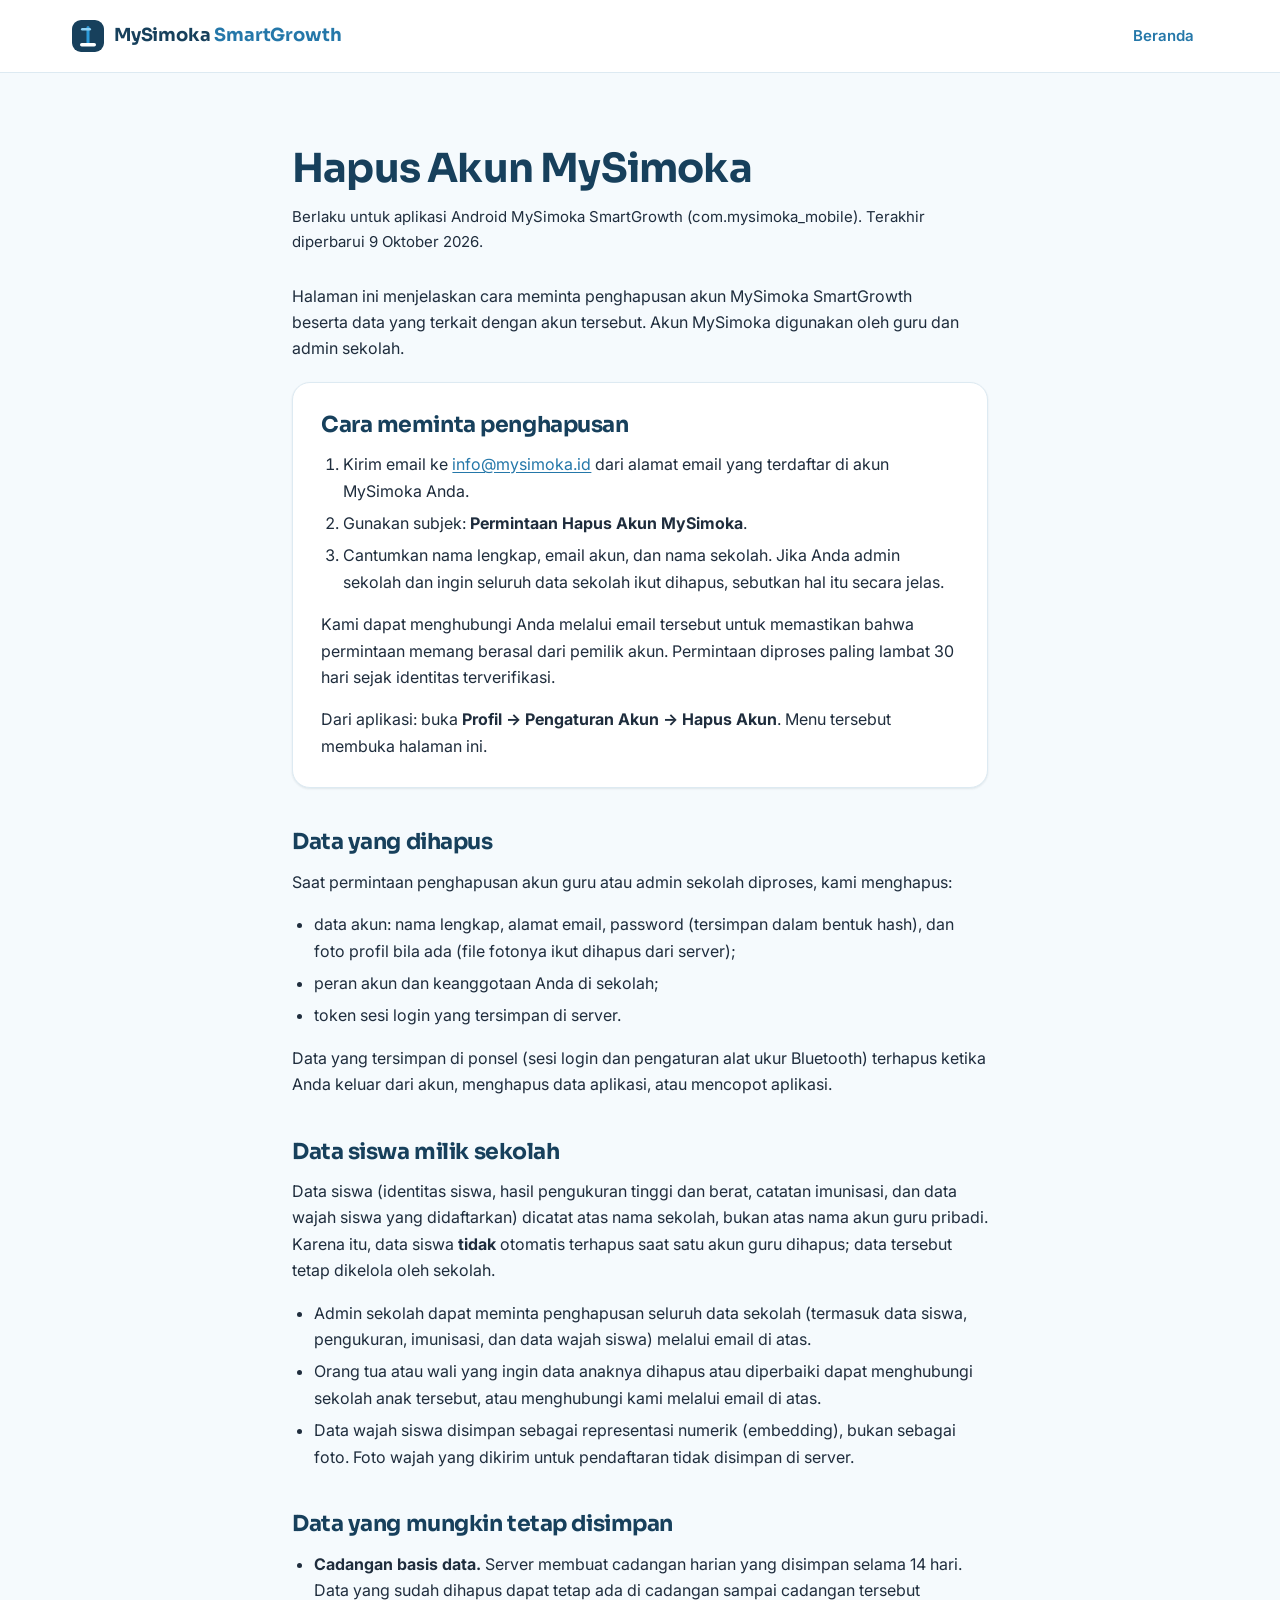
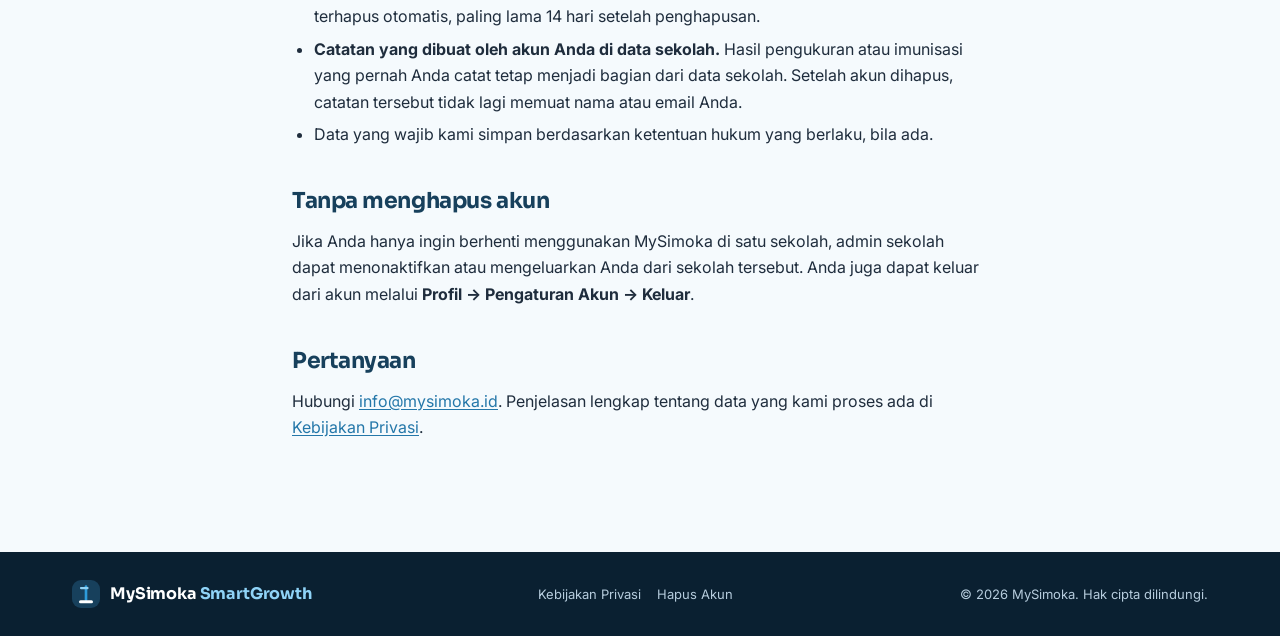
==== commit 25192072: "docs(site): mention optional profile photo in privacy and deletion pages" ====
--- a/hapus-akun.html
+++ b/hapus-akun.html
@@ -48,7 +48,7 @@
       <h2>Data yang dihapus</h2>
       <p>Saat permintaan penghapusan akun guru atau admin sekolah diproses, kami menghapus:</p>
       <ul>
-        <li>data akun: nama lengkap, alamat email, password (tersimpan dalam bentuk hash), dan URL foto profil bila ada;</li>
+        <li>data akun: nama lengkap, alamat email, password (tersimpan dalam bentuk hash), dan foto profil bila ada (file fotonya ikut dihapus dari server);</li>
         <li>peran akun dan keanggotaan Anda di sekolah;</li>
         <li>token sesi login yang tersimpan di server.</li>
       </ul>
